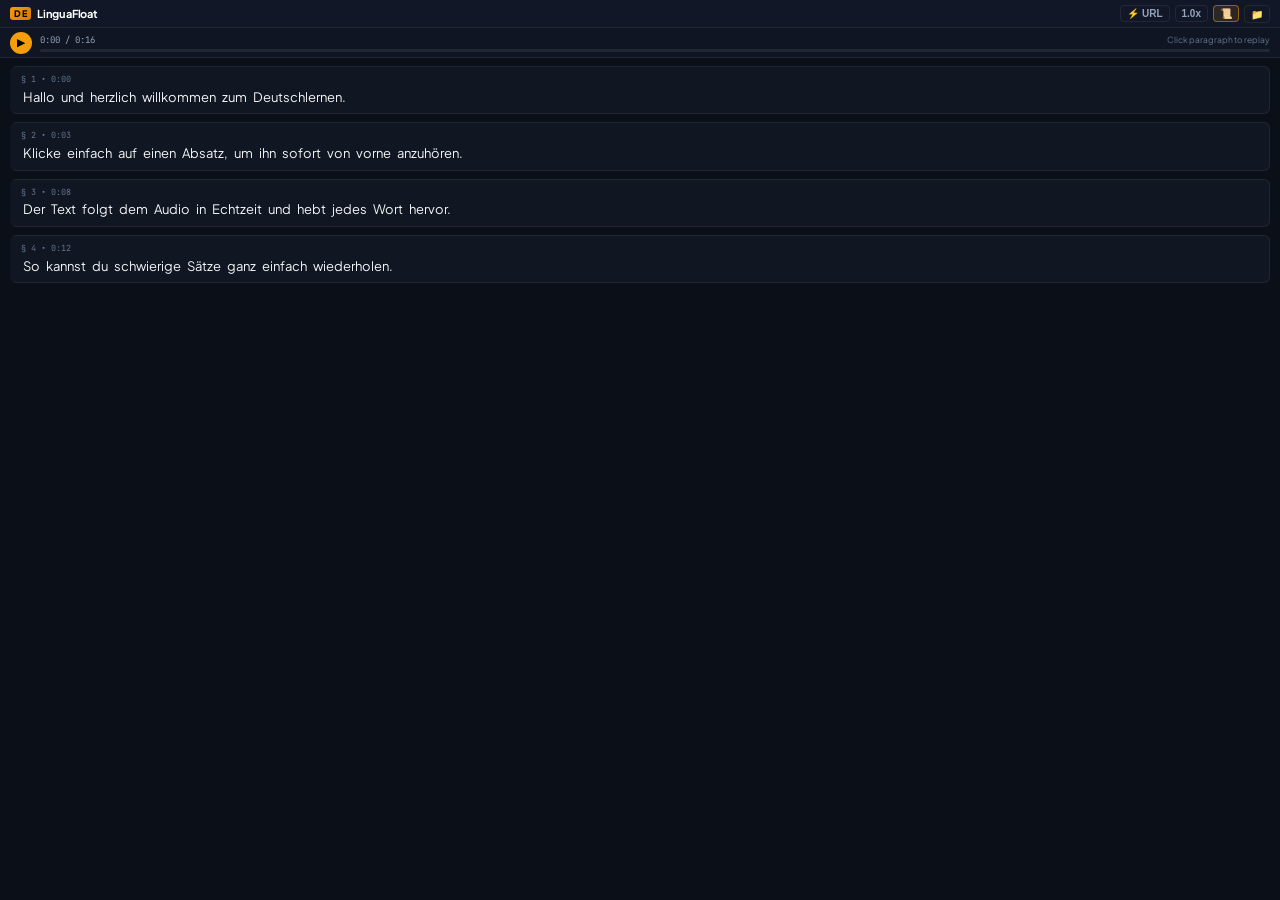
==== src/ui/index.html @ 496aa8ab "feat: redesign LinguaFloat corner widget with pywebview and paragraph replay" ====
<!DOCTYPE html>
<html lang="de">
<head>
  <meta charset="UTF-8">
  <meta name="viewport" content="width=device-width, initial-scale=1.0">
  <title>LinguaFloat DE</title>
  <link rel="stylesheet" href="style.css">
</head>
<body>

  <!-- Ultra-Compact Widget Container -->
  <div class="mini-app">

    <!-- Top Mini Toolbar (28px) -->
    <header class="mini-header">
      <div class="header-left">
        <span class="badge-de">DE</span>
        <span id="header-title" class="header-title">LinguaFloat</span>
      </div>

      <div class="header-right">
        <!-- Quick URL Input Button -->
        <button id="btn-open-url-modal" class="btn-tool" title="Load YouTube URL">⚡ URL</button>
        
        <!-- Speed Cycle Button -->
        <button id="btn-cycle-speed" class="btn-tool" title="Playback Speed">1.0x</button>

        <!-- Auto-scroll status indicator -->
        <button id="btn-toggle-scroll" class="btn-tool active" title="Auto-Scroll ON/OFF">📜</button>

        <!-- Local file load -->
        <label class="btn-tool" title="Open local audio/json">
          📁
          <input type="file" id="local-file-input" accept="audio/*,.json" style="display: none;">
        </label>
      </div>
    </header>

    <!-- Mini Player Bar (28px) -->
    <div class="mini-player-bar">
      <button id="btn-play-pause" class="btn-play-mini" title="Play / Pause">▶</button>
      
      <div class="time-and-progress">
        <div class="time-row">
          <span id="time-display" class="time-text">0:00 / 0:00</span>
          <span id="status-hint" class="status-hint">Click paragraph to replay</span>
        </div>
        <div id="progress-container" class="progress-container">
          <div id="progress-fill" class="progress-fill"></div>
        </div>
      </div>
    </div>

    <!-- YouTube Hidden / Mini Player Mount -->
    <div id="yt-player-container" class="yt-container" style="display: none;">
      <div id="yt-player"></div>
    </div>

    <!-- HTML5 Audio Element for Local / Streamed Audio -->
    <audio id="audio-engine" preload="auto" style="display: none;"></audio>

    <!-- Main Paragraphs Scroll Area -->
    <main id="transcript-container" class="transcript-scroll">
      <!-- Injected dynamically as .parrafo elements -->
    </main>

    <!-- Quick URL Modal / Dropdown -->
    <div id="url-modal" class="url-modal" style="display: none;">
      <div class="url-modal-content">
        <input 
          type="text" 
          id="yt-url-input" 
          class="url-input" 
          placeholder="Paste YouTube Link..."
        />
        <div class="modal-buttons">
          <button id="btn-submit-url" class="btn-modal-primary">Load</button>
          <button id="btn-close-modal" class="btn-modal-secondary">Cancel</button>
        </div>
      </div>
    </div>

  </div>

  <script src="app.js"></script>
</body>
</html>
---- src/ui/style.css ----
@import url('https://fonts.googleapis.com/css2?family=Plus+Jakarta+Sans:wght@400;500;600;700&family=JetBrains+Mono:wght@400;600&display=swap');

:root {
  --bg-app: #0b0f17;
  --bg-bar: #111726;
  --bg-card: rgba(20, 27, 43, 0.6);
  --bg-card-active: rgba(30, 41, 67, 0.9);
  
  --accent-gold: #f59e0b;
  --accent-gold-glow: rgba(245, 158, 11, 0.3);
  
  --border-subtle: rgba(255, 255, 255, 0.07);
  --border-active: #f59e0b;
  
  --text-main: #f3f4f6;
  --text-muted: #94a3b8;
  --text-dim: #64748b;
  
  --font-sans: 'Plus Jakarta Sans', -apple-system, sans-serif;
  --font-mono: 'JetBrains Mono', monospace;
}

* {
  box-sizing: border-box;
  margin: 0;
  padding: 0;
}

html, body {
  width: 100%;
  height: 100%;
  overflow: hidden;
  background-color: var(--bg-app);
  color: var(--text-main);
  font-family: var(--font-sans);
  user-select: none;
  -webkit-font-smoothing: antialiased;
}

/* Main Container */
.mini-app {
  display: flex;
  flex-direction: column;
  width: 100vw;
  height: 100vh;
  position: relative;
}

/* Top Mini Header (28px) */
.mini-header {
  height: 28px;
  background: var(--bg-bar);
  border-bottom: 1px solid var(--border-subtle);
  display: flex;
  align-items: center;
  justify-content: space-between;
  padding: 0 10px;
  flex-shrink: 0;
}

.header-left {
  display: flex;
  align-items: center;
  gap: 6px;
}

.badge-de {
  background: linear-gradient(135deg, #f59e0b, #d97706);
  color: #000;
  font-size: 9px;
  font-weight: 800;
  padding: 1px 4px;
  border-radius: 3px;
  letter-spacing: 0.5px;
}

.header-title {
  font-size: 11px;
  font-weight: 700;
  color: #ffffff;
  letter-spacing: -0.2px;
  white-space: nowrap;
  overflow: hidden;
  text-overflow: ellipsis;
  max-width: 100px;
}

.header-right {
  display: flex;
  align-items: center;
  gap: 5px;
}

.btn-tool {
  background: transparent;
  border: 1px solid var(--border-subtle);
  color: var(--text-muted);
  font-size: 10px;
  font-weight: 600;
  padding: 2px 6px;
  border-radius: 4px;
  cursor: pointer;
  transition: all 0.12s ease;
  display: flex;
  align-items: center;
  gap: 3px;
}

.btn-tool:hover {
  background: rgba(255, 255, 255, 0.1);
  color: #fff;
  border-color: rgba(255, 255, 255, 0.2);
}

.btn-tool.active {
  color: var(--accent-gold);
  border-color: rgba(245, 158, 11, 0.5);
  background: rgba(245, 158, 11, 0.12);
}

/* Mini Player Bar (28px) */
.mini-player-bar {
  height: 30px;
  background: rgba(15, 22, 36, 0.95);
  border-bottom: 1px solid var(--border-subtle);
  display: flex;
  align-items: center;
  padding: 0 10px;
  gap: 8px;
  flex-shrink: 0;
}

.btn-play-mini {
  width: 22px;
  height: 22px;
  border-radius: 50%;
  background: var(--accent-gold);
  color: #000;
  font-size: 10px;
  border: none;
  cursor: pointer;
  display: flex;
  align-items: center;
  justify-content: center;
  flex-shrink: 0;
  font-weight: 700;
  transition: transform 0.1s ease, filter 0.1s ease;
}

.btn-play-mini:hover {
  transform: scale(1.08);
  filter: brightness(1.1);
}

.time-and-progress {
  flex: 1;
  display: flex;
  flex-direction: column;
  gap: 3px;
}

.time-row {
  display: flex;
  justify-content: space-between;
  align-items: center;
}

.time-text {
  font-family: var(--font-mono);
  font-size: 9px;
  color: var(--text-muted);
}

.status-hint {
  font-size: 8.5px;
  color: var(--text-dim);
  text-align: right;
  overflow: hidden;
  text-overflow: ellipsis;
  white-space: nowrap;
}

.progress-container {
  width: 100%;
  height: 3px;
  background: rgba(255, 255, 255, 0.08);
  border-radius: 2px;
  cursor: pointer;
  position: relative;
  overflow: hidden;
}

.progress-fill {
  width: 0%;
  height: 100%;
  background: var(--accent-gold);
  border-radius: 2px;
  transition: width 0.06s linear;
}

/* Scrollable Paragraphs Container */
.transcript-scroll {
  flex: 1;
  overflow-y: auto;
  padding: 8px 10px;
  display: flex;
  flex-direction: column;
  gap: 8px;
  scroll-behavior: smooth;
}

/* Minimal Scrollbar */
.transcript-scroll::-webkit-scrollbar {
  width: 4px;
}
.transcript-scroll::-webkit-scrollbar-thumb {
  background: rgba(255, 255, 255, 0.15);
  border-radius: 4px;
}

/* Paragraph (Parrafo) */
.parrafo {
  background: var(--bg-card);
  border: 1px solid var(--border-subtle);
  border-left: 3px solid transparent;
  border-radius: 6px;
  padding: 6px 8px;
  line-height: 1.5;
  font-size: 13px;
  cursor: pointer;
  transition: all 0.15s ease;
  user-select: text;
  position: relative;
}

.parrafo:hover {
  background: rgba(30, 41, 62, 0.7);
  border-color: rgba(255, 255, 255, 0.15);
}

.parrafo:active {
  transform: scale(0.99);
}

/* Active Paragraph */
.parrafo.active-parrafo {
  background: var(--bg-card-active);
  border-left-color: var(--border-active);
  border-top-color: rgba(245, 158, 11, 0.3);
  border-right-color: rgba(245, 158, 11, 0.3);
  border-bottom-color: rgba(245, 158, 11, 0.3);
  box-shadow: 0 2px 12px rgba(245, 158, 11, 0.1);
}

.parrafo-meta {
  display: flex;
  align-items: center;
  justify-content: space-between;
  margin-bottom: 2px;
}

.parrafo-tag {
  font-family: var(--font-mono);
  font-size: 8.5px;
  color: var(--text-dim);
}

.parrafo.active-parrafo .parrafo-tag {
  color: var(--accent-gold);
  font-weight: 600;
}

/* Spoken Words */
.word {
  display: inline-block;
  color: var(--text-main);
  padding: 0 1px;
  margin: 0 1px;
  border-radius: 3px;
  transition: background-color 0.1s ease, color 0.1s ease;
}

.word:hover {
  background-color: rgba(255, 255, 255, 0.15);
}

.word.active {
  background-color: var(--accent-gold);
  color: #000000;
  font-weight: 700;
  box-shadow: 0 0 8px var(--accent-gold-glow);
}

/* Quick URL Modal */
.url-modal {
  position: absolute;
  top: 0;
  left: 0;
  width: 100%;
  height: 100%;
  background: rgba(0, 0, 0, 0.75);
  backdrop-filter: blur(4px);
  display: flex;
  align-items: center;
  justify-content: center;
  padding: 12px;
  z-index: 100;
}

.url-modal-content {
  background: var(--bg-bar);
  border: 1px solid var(--border-active);
  border-radius: 8px;
  padding: 12px;
  width: 100%;
  display: flex;
  flex-direction: column;
  gap: 8px;
  box-shadow: 0 8px 24px rgba(0, 0, 0, 0.6);
}

.url-input {
  background: rgba(0, 0, 0, 0.5);
  border: 1px solid var(--border-subtle);
  color: #fff;
  font-size: 11px;
  padding: 6px 8px;
  border-radius: 4px;
  outline: none;
  font-family: var(--font-sans);
}

.url-input:focus {
  border-color: var(--accent-gold);
}

.modal-buttons {
  display: flex;
  gap: 6px;
  justify-content: flex-end;
}

.btn-modal-primary {
  background: var(--accent-gold);
  color: #000;
  font-weight: 700;
  font-size: 10px;
  padding: 4px 10px;
  border-radius: 4px;
  border: none;
  cursor: pointer;
}

.btn-modal-secondary {
  background: transparent;
  color: var(--text-muted);
  font-size: 10px;
  padding: 4px 8px;
  border-radius: 4px;
  border: 1px solid var(--border-subtle);
  cursor: pointer;
}
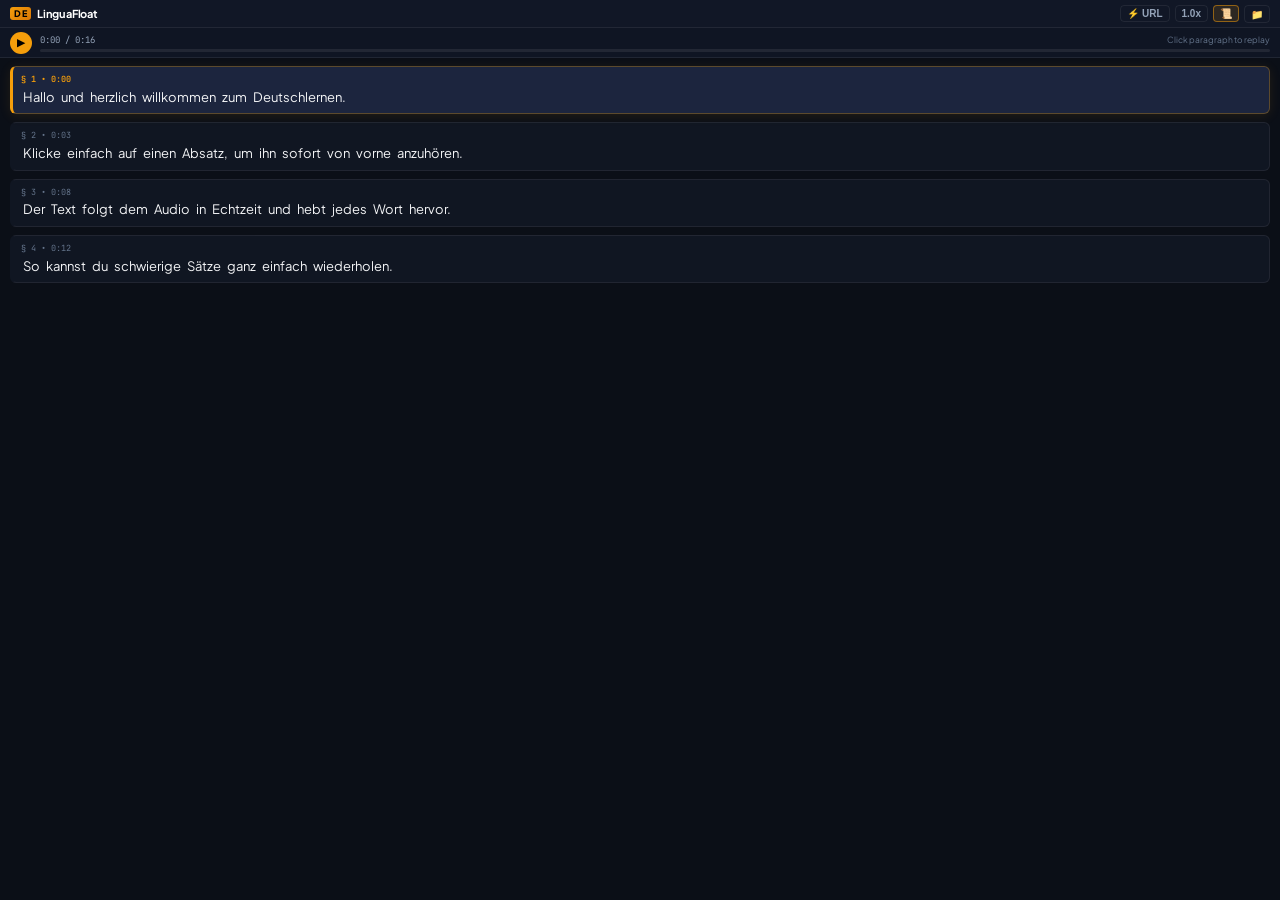
==== commit 7a4b0787: "feat: add animated processing loader and progress bar for URL loading" ====
--- a/src/ui/index.html
+++ b/src/ui/index.html
@@ -64,6 +64,19 @@
       <!-- Injected dynamically as .parrafo elements -->
     </main>
 
+    <!-- Processing Progress Overlay -->
+    <div id="loader-overlay" class="loader-overlay" style="display: none;">
+      <div class="loader-card">
+        <div class="loader-spinner"></div>
+        <div id="loader-title" class="loader-title">Processing Audio...</div>
+        <div id="loader-sub" class="loader-sub">Downloading audio stream...</div>
+        <div class="loader-track">
+          <div id="loader-bar" class="loader-bar"></div>
+        </div>
+        <span id="loader-pct" class="loader-pct">0%</span>
+      </div>
+    </div>
+
     <!-- Quick URL Modal / Dropdown -->
     <div id="url-modal" class="url-modal" style="display: none;">
       <div class="url-modal-content">
--- a/src/ui/style.css
+++ b/src/ui/style.css
@@ -360,3 +360,84 @@
   border: 1px solid var(--border-subtle);
   cursor: pointer;
 }
+
+/* Processing Loader Overlay */
+.loader-overlay {
+  position: absolute;
+  top: 0;
+  left: 0;
+  width: 100%;
+  height: 100%;
+  background: rgba(11, 15, 23, 0.88);
+  backdrop-filter: blur(8px);
+  display: flex;
+  align-items: center;
+  justify-content: center;
+  padding: 16px;
+  z-index: 200;
+}
+
+.loader-card {
+  background: rgba(17, 23, 38, 0.95);
+  border: 1px solid var(--border-active);
+  border-radius: 10px;
+  padding: 16px 14px;
+  width: 100%;
+  display: flex;
+  flex-direction: column;
+  align-items: center;
+  text-align: center;
+  gap: 8px;
+  box-shadow: 0 10px 30px rgba(0, 0, 0, 0.7);
+}
+
+.loader-spinner {
+  width: 24px;
+  height: 24px;
+  border: 2.5px solid rgba(245, 158, 11, 0.2);
+  border-top-color: var(--accent-gold);
+  border-radius: 50%;
+  animation: spin 0.8s linear infinite;
+}
+
+@keyframes spin {
+  to { transform: rotate(360deg); }
+}
+
+.loader-title {
+  font-size: 11px;
+  font-weight: 700;
+  color: #ffffff;
+}
+
+.loader-sub {
+  font-size: 9px;
+  color: var(--text-muted);
+  min-height: 14px;
+}
+
+.loader-track {
+  width: 100%;
+  height: 5px;
+  background: rgba(255, 255, 255, 0.08);
+  border-radius: 3px;
+  overflow: hidden;
+  position: relative;
+  margin-top: 2px;
+}
+
+.loader-bar {
+  width: 0%;
+  height: 100%;
+  background: linear-gradient(90deg, #f59e0b, #fbbf24);
+  border-radius: 3px;
+  transition: width 0.3s ease;
+  box-shadow: 0 0 10px var(--accent-gold-glow);
+}
+
+.loader-pct {
+  font-family: var(--font-mono);
+  font-size: 9px;
+  color: var(--accent-gold);
+  font-weight: 700;
+}
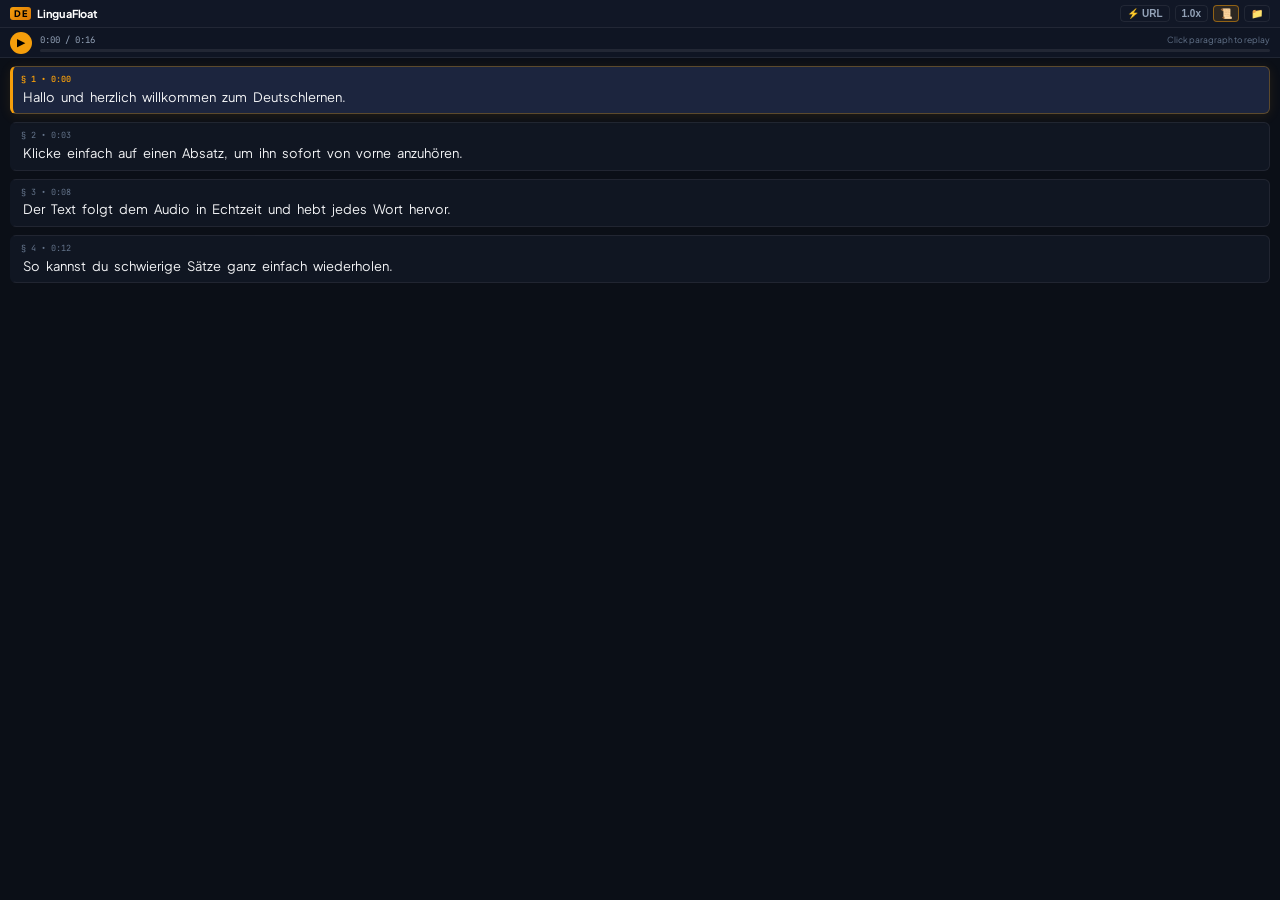
==== commit 4713fd22: "feat: add Saved Lessons library modal and automatic audio/transcript companion pairing" ====
--- a/src/ui/index.html
+++ b/src/ui/index.html
@@ -28,11 +28,9 @@
         <!-- Auto-scroll status indicator -->
         <button id="btn-toggle-scroll" class="btn-tool active" title="Auto-Scroll ON/OFF">📜</button>
 
-        <!-- Local file load -->
-        <label class="btn-tool" title="Open local audio/json">
-          📁
-          <input type="file" id="local-file-input" accept="audio/*,.json" style="display: none;">
-        </label>
+        <!-- Saved Library & Local file load -->
+        <button id="btn-open-library-modal" class="btn-tool" title="Saved Lessons & Local Files">📁</button>
+        <input type="file" id="local-file-input" accept="audio/*,.json" multiple style="display: none;">
       </div>
     </header>
 
@@ -93,6 +91,22 @@
       </div>
     </div>
 
+    <!-- Library Modal: Saved in downloads/ & Local files -->
+    <div id="library-modal" class="url-modal" style="display: none;">
+      <div class="url-modal-content library-modal-content">
+        <div class="library-header">
+          <span class="library-title">📁 Saved Lessons</span>
+          <button id="btn-close-library" class="btn-modal-close" title="Close">✕</button>
+        </div>
+        <div id="library-list" class="library-list">
+          <div class="library-loading">Loading saved lessons...</div>
+        </div>
+        <div class="library-footer">
+          <button id="btn-browse-local" class="btn-modal-secondary" style="width: 100%;">📂 Browse Local (Audio + JSON)</button>
+        </div>
+      </div>
+    </div>
+
   </div>
 
   <script src="app.js"></script>
--- a/src/ui/style.css
+++ b/src/ui/style.css
@@ -118,6 +118,13 @@
   background: rgba(245, 158, 11, 0.12);
 }
 
+.btn-tool.browsing {
+  color: #38bdf8;
+  border-color: rgba(56, 189, 248, 0.5);
+  background: rgba(56, 189, 248, 0.15);
+  box-shadow: 0 0 8px rgba(56, 189, 248, 0.25);
+}
+
 /* Mini Player Bar (28px) */
 .mini-player-bar {
   height: 30px;
@@ -178,6 +185,12 @@
   overflow: hidden;
   text-overflow: ellipsis;
   white-space: nowrap;
+  cursor: pointer;
+  transition: color 0.15s ease;
+}
+
+.status-hint:hover {
+  color: var(--accent-gold);
 }
 
 .progress-container {
@@ -203,10 +216,13 @@
   flex: 1;
   overflow-y: auto;
   padding: 8px 10px;
+  /* Generous bottom padding so any paragraph (including the last) can reach the top */
+  padding-bottom: calc(100vh - 90px);
   display: flex;
   flex-direction: column;
   gap: 8px;
   scroll-behavior: smooth;
+  position: relative;
 }
 
 /* Minimal Scrollbar */
@@ -361,6 +377,109 @@
   cursor: pointer;
 }
 
+/* Library Modal Styles */
+.library-modal-content {
+  max-height: 85vh;
+  display: flex;
+  flex-direction: column;
+}
+
+.library-header {
+  display: flex;
+  align-items: center;
+  justify-content: space-between;
+  border-bottom: 1px solid var(--border-subtle);
+  padding-bottom: 6px;
+}
+
+.library-title {
+  font-size: 11px;
+  font-weight: 700;
+  color: var(--accent-gold);
+}
+
+.btn-modal-close {
+  background: transparent;
+  border: none;
+  color: var(--text-muted);
+  font-size: 11px;
+  cursor: pointer;
+  padding: 2px 4px;
+  border-radius: 3px;
+}
+
+.btn-modal-close:hover {
+  color: #fff;
+  background: rgba(255, 255, 255, 0.1);
+}
+
+.library-list {
+  display: flex;
+  flex-direction: column;
+  gap: 6px;
+  max-height: 140px;
+  overflow-y: auto;
+  padding: 4px 0;
+}
+
+.library-item {
+  background: rgba(255, 255, 255, 0.04);
+  border: 1px solid var(--border-subtle);
+  border-radius: 5px;
+  padding: 6px 8px;
+  display: flex;
+  align-items: center;
+  justify-content: space-between;
+  cursor: pointer;
+  transition: all 0.12s ease;
+}
+
+.library-item:hover {
+  background: rgba(245, 158, 11, 0.12);
+  border-color: rgba(245, 158, 11, 0.4);
+}
+
+.library-item-info {
+  display: flex;
+  flex-direction: column;
+  gap: 2px;
+  overflow: hidden;
+  max-width: 190px;
+}
+
+.library-item-title {
+  font-size: 10.5px;
+  font-weight: 600;
+  color: #fff;
+  white-space: nowrap;
+  overflow: hidden;
+  text-overflow: ellipsis;
+}
+
+.library-item-meta {
+  font-size: 8.5px;
+  color: var(--text-dim);
+}
+
+.library-play-btn {
+  background: var(--accent-gold);
+  color: #000;
+  border: none;
+  font-size: 9px;
+  font-weight: 700;
+  padding: 3px 6px;
+  border-radius: 3px;
+  cursor: pointer;
+  flex-shrink: 0;
+}
+
+.library-loading, .library-empty {
+  font-size: 10px;
+  color: var(--text-dim);
+  text-align: center;
+  padding: 12px 0;
+}
+
 /* Processing Loader Overlay */
 .loader-overlay {
   position: absolute;
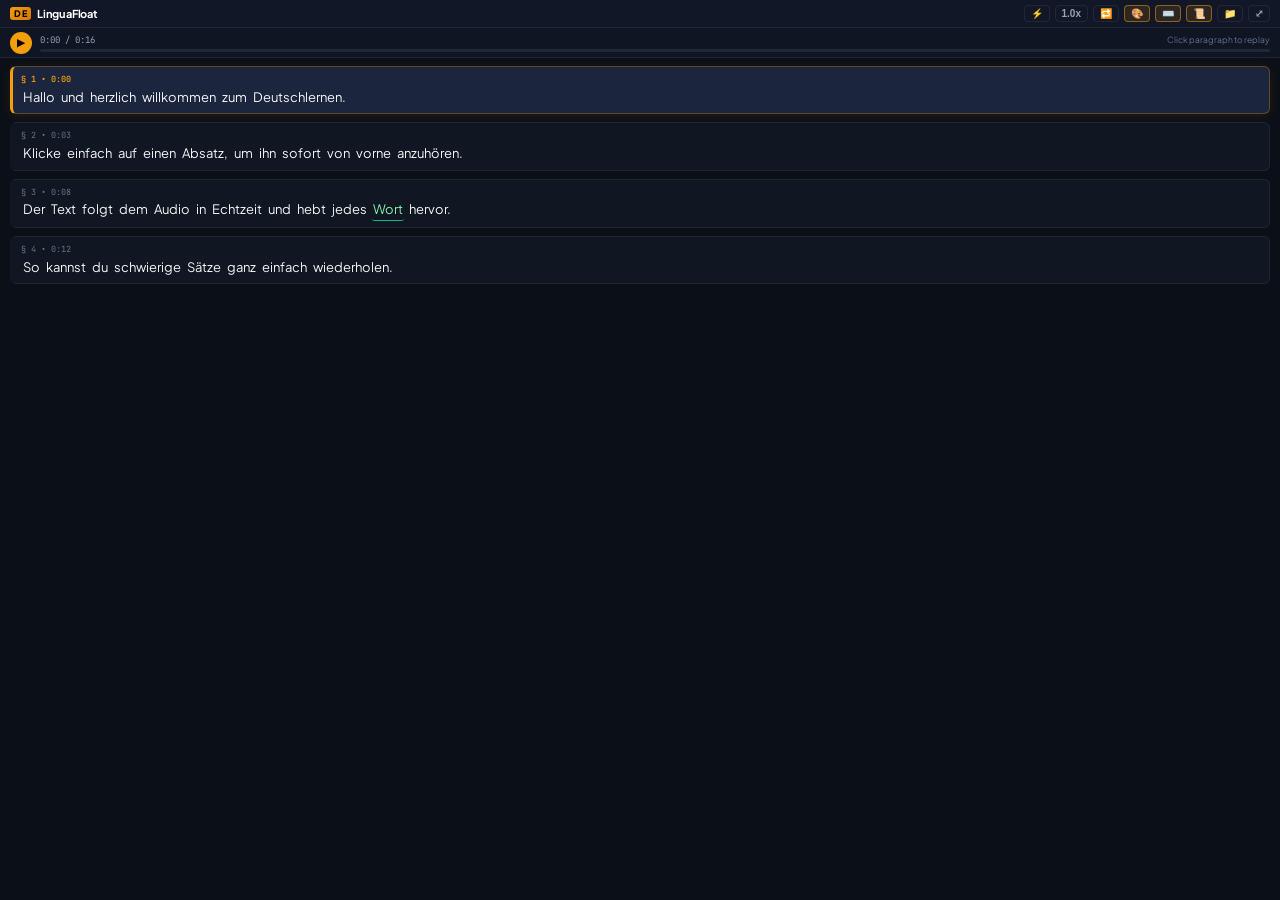
==== commit 5c779da1: "feat: implement noun gender highlighting, shadowing loop, local audio transcriber, shortcuts toggle," ====
--- a/src/ui/index.html
+++ b/src/ui/index.html
@@ -20,10 +20,19 @@
 
       <div class="header-right">
         <!-- Quick URL Input Button -->
-        <button id="btn-open-url-modal" class="btn-tool" title="Load YouTube URL">⚡ URL</button>
+        <button id="btn-open-url-modal" class="btn-tool" title="Load YouTube URL">⚡</button>
         
         <!-- Speed Cycle Button -->
         <button id="btn-cycle-speed" class="btn-tool" title="Playback Speed">1.0x</button>
+
+        <!-- Shadowing / Auto-Loop toggle -->
+        <button id="btn-cycle-loop" class="btn-tool" title="Loop Sentence: OFF / 1x / 2x / ∞">🔁</button>
+
+        <!-- Noun Gender Highlighting toggle (der=blue, die=red, das=green) -->
+        <button id="btn-toggle-gender" class="btn-tool active" title="Noun Genders (der=blue, die=red, das=green)">🎨</button>
+
+        <!-- Global Keyboard Shortcuts toggle (Space, R, Arrows) -->
+        <button id="btn-toggle-shortcuts" class="btn-tool active" title="Hotkeys: Space=Play, R=Replay, ↓/↑=Next/Prev">⌨️</button>
 
         <!-- Auto-scroll status indicator -->
         <button id="btn-toggle-scroll" class="btn-tool active" title="Auto-Scroll ON/OFF">📜</button>
@@ -31,8 +40,21 @@
         <!-- Saved Library & Local file load -->
         <button id="btn-open-library-modal" class="btn-tool" title="Saved Lessons & Local Files">📁</button>
         <input type="file" id="local-file-input" accept="audio/*,.json" multiple style="display: none;">
+
+        <!-- Ticker Mode toggle -->
+        <button id="btn-toggle-ticker" class="btn-tool" title="Ultra-Compact Ticker Mode (T)">⤢</button>
       </div>
     </header>
+
+    <!-- Ultra-compact Ticker Bar (Displayed in Ticker Mode) -->
+    <div id="ticker-bar" class="ticker-bar" style="display: none;">
+      <button id="btn-ticker-play" class="btn-play-mini" title="Play / Pause">▶</button>
+      <div id="ticker-text" class="ticker-text">
+        <span id="ticker-seg-badge" class="ticker-badge">§ 1</span>
+        <span id="ticker-words-mount" class="ticker-words-mount"></span>
+      </div>
+      <button id="btn-ticker-expand" class="btn-tool active" title="Expand Window (T)">⤢</button>
+    </div>
 
     <!-- Mini Player Bar (28px) -->
     <div class="mini-player-bar">
--- a/src/ui/style.css
+++ b/src/ui/style.css
@@ -307,6 +307,94 @@
   box-shadow: 0 0 8px var(--accent-gold-glow);
 }
 
+/* Noun Gender Highlighting (der=blue, die=red, das=green) */
+.genders-enabled .noun-m {
+  color: #93c5fd;
+  border-bottom: 1.5px solid #3b82f6;
+}
+.genders-enabled .noun-f {
+  color: #fca5a5;
+  border-bottom: 1.5px solid #ef4444;
+}
+.genders-enabled .noun-n {
+  color: #86efac;
+  border-bottom: 1.5px solid #10b981;
+}
+.genders-enabled .word.active.noun-m,
+.genders-enabled .word.active.noun-f,
+.genders-enabled .word.active.noun-n {
+  color: #000000;
+  border-bottom-color: transparent;
+}
+
+/* Loop / Shadowing Active Button */
+.btn-tool.looping {
+  color: #c084fc;
+  border-color: rgba(192, 132, 252, 0.5);
+  background: rgba(192, 132, 252, 0.15);
+  font-weight: 700;
+}
+
+/* Ultra-Compact Ticker Bar (36px mini strip) */
+.ticker-bar {
+  height: 36px;
+  width: 100vw;
+  background: rgba(15, 22, 36, 0.98);
+  display: flex;
+  align-items: center;
+  padding: 0 8px;
+  gap: 8px;
+  border-bottom: 1px solid var(--border-active);
+  box-sizing: border-box;
+  overflow: hidden;
+  user-select: none;
+}
+
+.ticker-text {
+  flex: 1;
+  display: flex;
+  align-items: center;
+  gap: 6px;
+  overflow: hidden;
+  white-space: nowrap;
+}
+
+.ticker-badge {
+  font-family: var(--font-mono);
+  font-size: 8px;
+  background: rgba(245, 158, 11, 0.2);
+  color: var(--accent-gold);
+  border: 1px solid rgba(245, 158, 11, 0.4);
+  padding: 1px 4px;
+  border-radius: 3px;
+  flex-shrink: 0;
+}
+
+.ticker-words-mount {
+  font-size: 11px;
+  color: #cbd5e1;
+  overflow: hidden;
+  text-overflow: ellipsis;
+  white-space: nowrap;
+}
+
+.mini-app.ticker-active .mini-header,
+.mini-app.ticker-active .mini-player-bar,
+.mini-app.ticker-active .transcript-scroll {
+  display: none !important;
+}
+
+.mini-app.ticker-active {
+  height: 36px !important;
+  min-height: 36px !important;
+  max-height: 36px !important;
+  overflow: hidden;
+}
+
+.mini-app.ticker-active #ticker-bar {
+  display: flex !important;
+}
+
 /* Quick URL Modal */
 .url-modal {
   position: absolute;
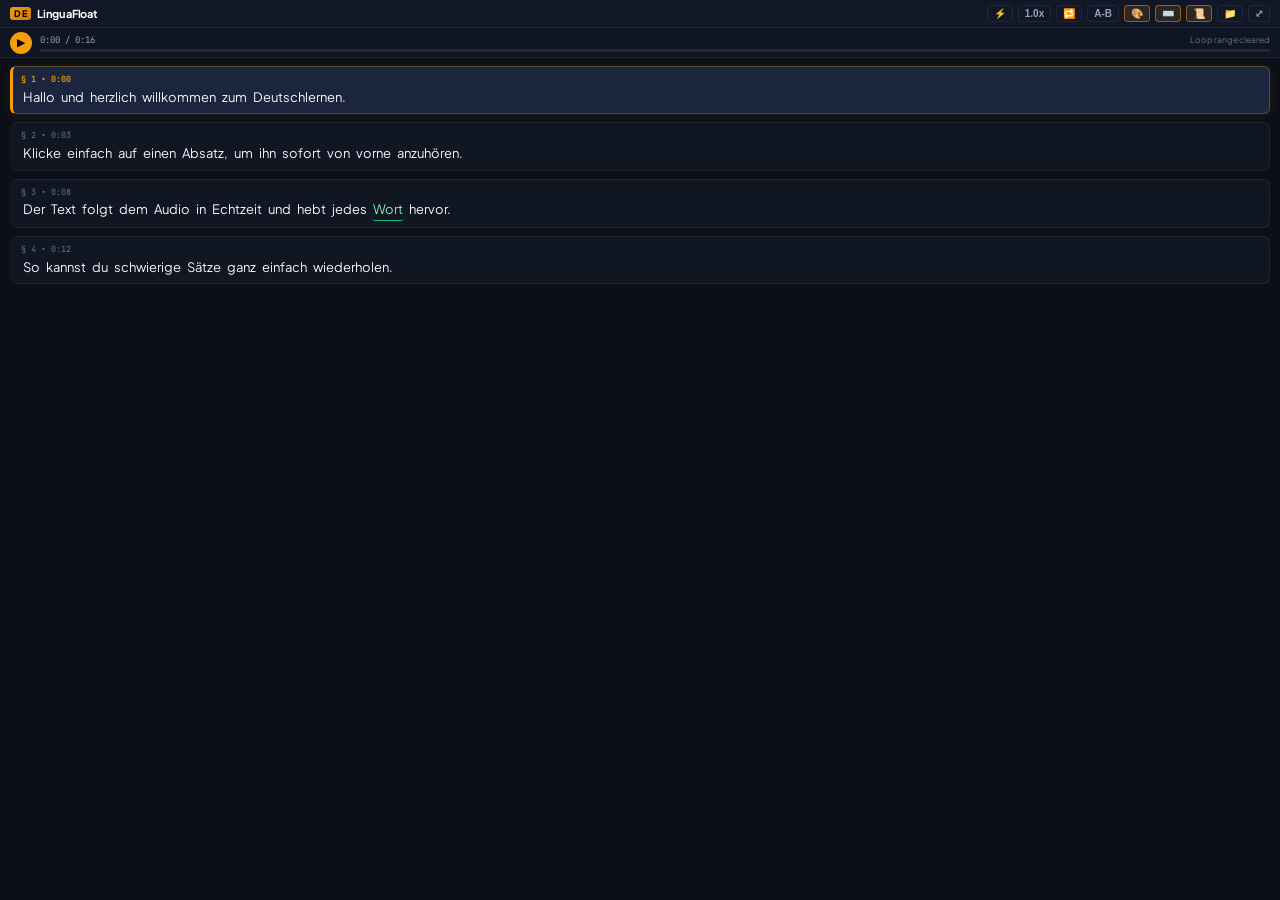
==== commit ebf96dfd: "feat: add multi-paragraph range selection and A-B loop cycle" ====
--- a/src/ui/index.html
+++ b/src/ui/index.html
@@ -27,6 +27,9 @@
 
         <!-- Shadowing / Auto-Loop toggle -->
         <button id="btn-cycle-loop" class="btn-tool" title="Loop Sentence: OFF / 1x / 2x / ∞">🔁</button>
+
+        <!-- Multi-Paragraph A-B Range Loop -->
+        <button id="btn-ab-loop" class="btn-tool" title="Multi-Paragraph Loop (Shift+Click or click here)">A-B</button>
 
         <!-- Noun Gender Highlighting toggle (der=blue, die=red, das=green) -->
         <button id="btn-toggle-gender" class="btn-tool active" title="Noun Genders (der=blue, die=red, das=green)">🎨</button>
@@ -63,6 +66,7 @@
       <div class="time-and-progress">
         <div class="time-row">
           <span id="time-display" class="time-text">0:00 / 0:00</span>
+          <span id="range-badge" class="range-badge" style="display: none;" title="Click to clear loop range">🔁 § A–B ✕</span>
           <span id="status-hint" class="status-hint">Click paragraph to replay</span>
         </div>
         <div id="progress-container" class="progress-container">
--- a/src/ui/style.css
+++ b/src/ui/style.css
@@ -268,6 +268,68 @@
   box-shadow: 0 2px 12px rgba(245, 158, 11, 0.1);
 }
 
+/* Multi-Paragraph Loop Range Styling */
+.parrafo.in-loop-range {
+  background: rgba(168, 85, 247, 0.08);
+  border-left: 3px solid #c084fc;
+}
+
+.parrafo.loop-range-start {
+  border-top: 1px solid rgba(192, 132, 252, 0.5);
+  box-shadow: 0 -2px 8px rgba(192, 132, 252, 0.15);
+}
+
+.parrafo.loop-range-end {
+  border-bottom: 1px solid rgba(192, 132, 252, 0.5);
+  box-shadow: 0 2px 8px rgba(192, 132, 252, 0.15);
+}
+
+.parrafo.in-loop-range.active-parrafo {
+  background: rgba(168, 85, 247, 0.18);
+  border-left-color: var(--accent-gold);
+  box-shadow: 0 2px 14px rgba(245, 158, 11, 0.18);
+}
+
+.loop-range-badge {
+  font-family: var(--font-mono);
+  font-size: 8px;
+  font-weight: 800;
+  padding: 0 4px;
+  border-radius: 2px;
+  background: #a855f7;
+  color: #fff;
+  margin-right: 4px;
+  display: inline-block;
+}
+
+.range-badge {
+  font-family: var(--font-mono);
+  font-size: 8.5px;
+  font-weight: 700;
+  background: rgba(168, 85, 247, 0.2);
+  color: #c084fc;
+  border: 1px solid rgba(168, 85, 247, 0.4);
+  padding: 1px 5px;
+  border-radius: 3px;
+  cursor: pointer;
+  transition: all 0.15s ease;
+  white-space: nowrap;
+}
+
+.range-badge:hover {
+  background: rgba(239, 68, 68, 0.25);
+  color: #f87171;
+  border-color: rgba(239, 68, 68, 0.5);
+}
+
+.btn-tool.range-active {
+  color: #c084fc;
+  border-color: rgba(192, 132, 252, 0.6);
+  background: rgba(192, 132, 252, 0.2);
+  box-shadow: 0 0 8px rgba(192, 132, 252, 0.35);
+  font-weight: 700;
+}
+
 .parrafo-meta {
   display: flex;
   align-items: center;
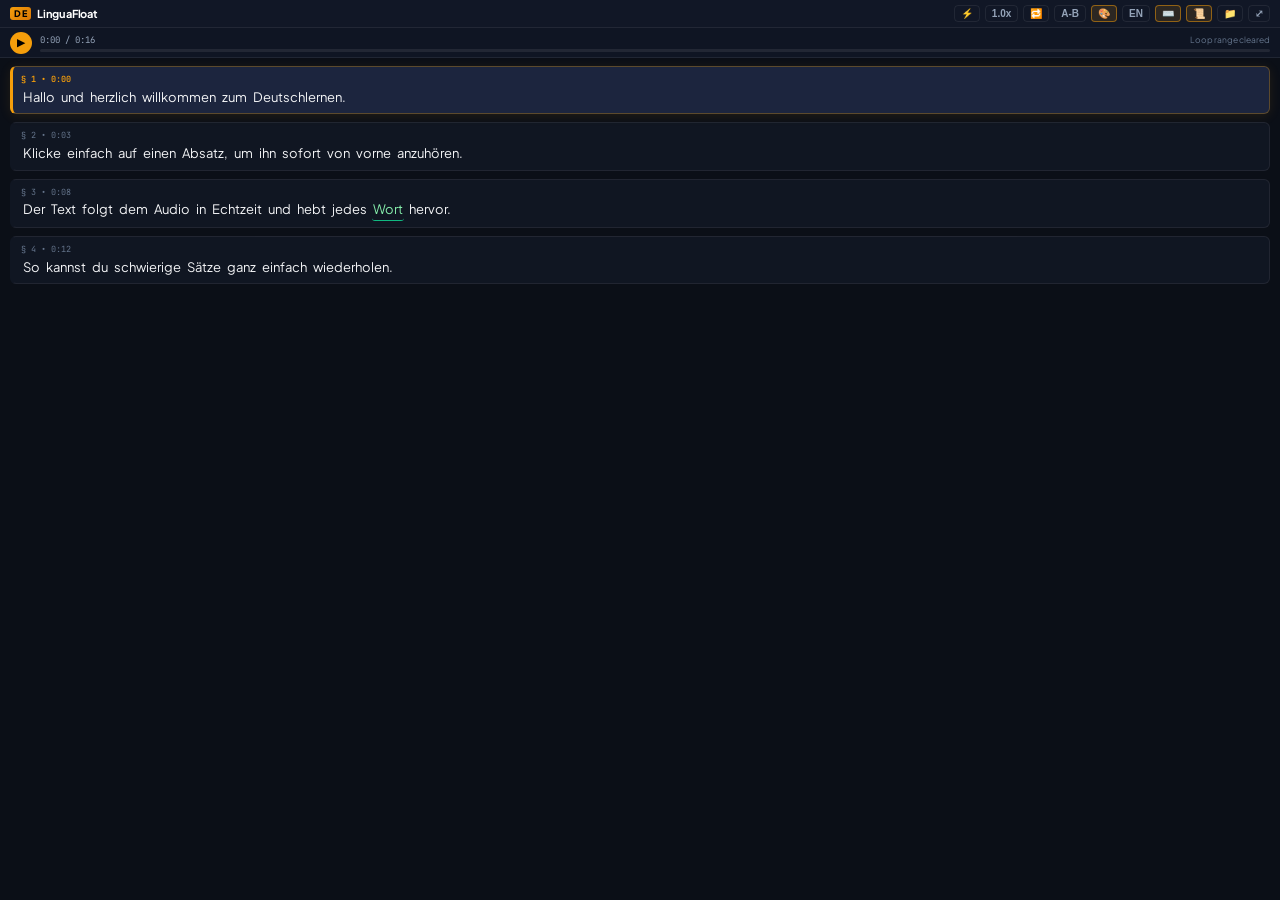
==== commit fd50eb1e: "feat: in-app rename modal, english translation subtitles, and background-safe looping engine" ====
--- a/src/ui/index.html
+++ b/src/ui/index.html
@@ -33,6 +33,9 @@
 
         <!-- Noun Gender Highlighting toggle (der=blue, die=red, das=green) -->
         <button id="btn-toggle-gender" class="btn-tool active" title="Noun Genders (der=blue, die=red, das=green)">🎨</button>
+
+        <!-- English Translation Toggle (Show/Hide English text) -->
+        <button id="btn-toggle-translation" class="btn-tool" title="Show / Hide English Translations (E)">EN</button>
 
         <!-- Global Keyboard Shortcuts toggle (Space, R, Arrows) -->
         <button id="btn-toggle-shortcuts" class="btn-tool active" title="Hotkeys: Space=Play, R=Replay, ↓/↑=Next/Prev">⌨️</button>
@@ -88,6 +91,16 @@
       <!-- Injected dynamically as .parrafo elements -->
     </main>
 
+    <!-- Floating Selected Expression Popover -->
+    <div id="expression-popover" class="expression-popover" style="display: none;">
+      <div class="popover-top">
+        <span class="popover-badge">DE ➔ EN</span>
+        <button id="btn-close-popover" class="btn-popover-close" title="Close">✕</button>
+      </div>
+      <div id="popover-de-text" class="popover-original"></div>
+      <div id="popover-en-text" class="popover-translation">Translating...</div>
+    </div>
+
     <!-- Processing Progress Overlay -->
     <div id="loader-overlay" class="loader-overlay" style="display: none;">
       <div class="loader-card">
@@ -117,6 +130,25 @@
       </div>
     </div>
 
+    <!-- In-App Lesson Rename Modal -->
+    <div id="rename-modal" class="url-modal" style="display: none;">
+      <div class="url-modal-content rename-modal-content">
+        <div class="library-header">
+          <span class="library-title">✏️ Rename Lesson</span>
+          <button id="btn-close-rename" class="btn-modal-close" title="Close">✕</button>
+        </div>
+        <div class="rename-body">
+          <p class="modal-hint">Enter new name for audio and transcript:</p>
+          <input type="text" id="rename-input" class="url-input" placeholder="Lesson title..." spellcheck="false" autocomplete="off" />
+          <div id="rename-error" class="modal-error-msg" style="display: none;"></div>
+        </div>
+        <div class="modal-buttons" style="margin-top: 8px;">
+          <button id="btn-confirm-rename" class="btn-modal-primary">Rename</button>
+          <button id="btn-cancel-rename" class="btn-modal-secondary">Cancel</button>
+        </div>
+      </div>
+    </div>
+
     <!-- Library Modal: Saved in downloads/ & Local files -->
     <div id="library-modal" class="url-modal" style="display: none;">
       <div class="url-modal-content library-modal-content">
--- a/src/ui/style.css
+++ b/src/ui/style.css
@@ -611,6 +611,30 @@
   color: var(--text-dim);
 }
 
+.library-item-actions {
+  display: flex;
+  align-items: center;
+  gap: 4px;
+  flex-shrink: 0;
+}
+
+.library-btn-rename {
+  background: rgba(255, 255, 255, 0.08);
+  color: var(--text-muted);
+  border: 1px solid rgba(255, 255, 255, 0.15);
+  font-size: 9px;
+  padding: 3px 5px;
+  border-radius: 3px;
+  cursor: pointer;
+  transition: all 0.12s ease;
+}
+
+.library-btn-rename:hover {
+  background: rgba(168, 85, 247, 0.25);
+  color: #c084fc;
+  border-color: rgba(168, 85, 247, 0.5);
+}
+
 .library-play-btn {
   background: var(--accent-gold);
   color: #000;
@@ -621,6 +645,15 @@
   border-radius: 3px;
   cursor: pointer;
   flex-shrink: 0;
+}
+
+.header-title.has-lesson {
+  cursor: pointer;
+}
+
+.header-title.has-lesson:hover {
+  color: var(--accent-gold);
+  text-decoration: underline;
 }
 
 .library-loading, .library-empty {
@@ -710,3 +743,140 @@
   color: var(--accent-gold);
   font-weight: 700;
 }
+
+/* English Translation Styles */
+.btn-tool#btn-toggle-translation.active {
+  background: rgba(56, 189, 248, 0.2);
+  color: #38bdf8;
+  border-color: rgba(56, 189, 248, 0.5);
+  box-shadow: 0 0 8px rgba(56, 189, 248, 0.3);
+}
+
+.parrafo-translation {
+  margin-top: 4px;
+  padding-top: 3px;
+  border-top: 1px dashed rgba(255, 255, 255, 0.08);
+  font-size: 10.5px;
+  line-height: 1.35;
+  color: #94a3b8;
+  font-style: italic;
+  user-select: text;
+  transition: color 0.15s ease;
+}
+
+.parrafo.active-parrafo .parrafo-translation {
+  color: #e2e8f0;
+  border-top-color: rgba(245, 158, 11, 0.25);
+}
+
+.parrafo-translation.translating {
+  color: var(--text-dim);
+  font-style: italic;
+  opacity: 0.7;
+  animation: pulse-trans 1.4s ease-in-out infinite;
+}
+
+@keyframes pulse-trans {
+  0%, 100% { opacity: 0.4; }
+  50% { opacity: 0.9; }
+}
+
+/* In-App Rename Modal */
+.rename-modal-content {
+  width: 290px;
+  max-width: 92vw;
+  display: flex;
+  flex-direction: column;
+  gap: 8px;
+}
+
+.rename-body {
+  display: flex;
+  flex-direction: column;
+  gap: 4px;
+}
+
+.modal-hint {
+  font-size: 9.5px;
+  color: var(--text-muted);
+  margin-bottom: 2px;
+}
+
+.modal-error-msg {
+  font-size: 9.5px;
+  color: #f87171;
+  background: rgba(239, 68, 68, 0.12);
+  border: 1px solid rgba(239, 68, 68, 0.3);
+  border-radius: 3px;
+  padding: 4px 6px;
+  margin-top: 4px;
+}
+
+/* Expression Translation Popover */
+.expression-popover {
+  position: absolute;
+  z-index: 1200;
+  background: rgba(15, 23, 42, 0.96);
+  backdrop-filter: blur(12px);
+  border: 1px solid rgba(56, 189, 248, 0.4);
+  border-radius: 6px;
+  padding: 6px 9px;
+  box-shadow: 0 6px 20px rgba(0, 0, 0, 0.6), 0 0 10px rgba(56, 189, 248, 0.2);
+  min-width: 140px;
+  max-width: 250px;
+  font-size: 10px;
+  animation: popoverFadeIn 0.15s ease-out;
+  pointer-events: auto;
+}
+
+@keyframes popoverFadeIn {
+  from { opacity: 0; transform: translateY(4px); }
+  to { opacity: 1; transform: translateY(0); }
+}
+
+.popover-top {
+  display: flex;
+  align-items: center;
+  justify-content: space-between;
+  margin-bottom: 3px;
+  gap: 6px;
+}
+
+.popover-badge {
+  font-family: var(--font-mono);
+  font-size: 8px;
+  font-weight: 700;
+  color: #38bdf8;
+  background: rgba(56, 189, 248, 0.15);
+  padding: 1px 4px;
+  border-radius: 2px;
+}
+
+.btn-popover-close {
+  background: transparent;
+  border: none;
+  color: var(--text-muted);
+  font-size: 9px;
+  cursor: pointer;
+  padding: 0 2px;
+}
+
+.btn-popover-close:hover {
+  color: #fff;
+}
+
+.popover-original {
+  font-weight: 600;
+  color: #f1f5f9;
+  margin-bottom: 2px;
+  overflow: hidden;
+  text-overflow: ellipsis;
+  white-space: nowrap;
+}
+
+.popover-translation {
+  color: #38bdf8;
+  font-style: normal;
+  line-height: 1.3;
+}
+
